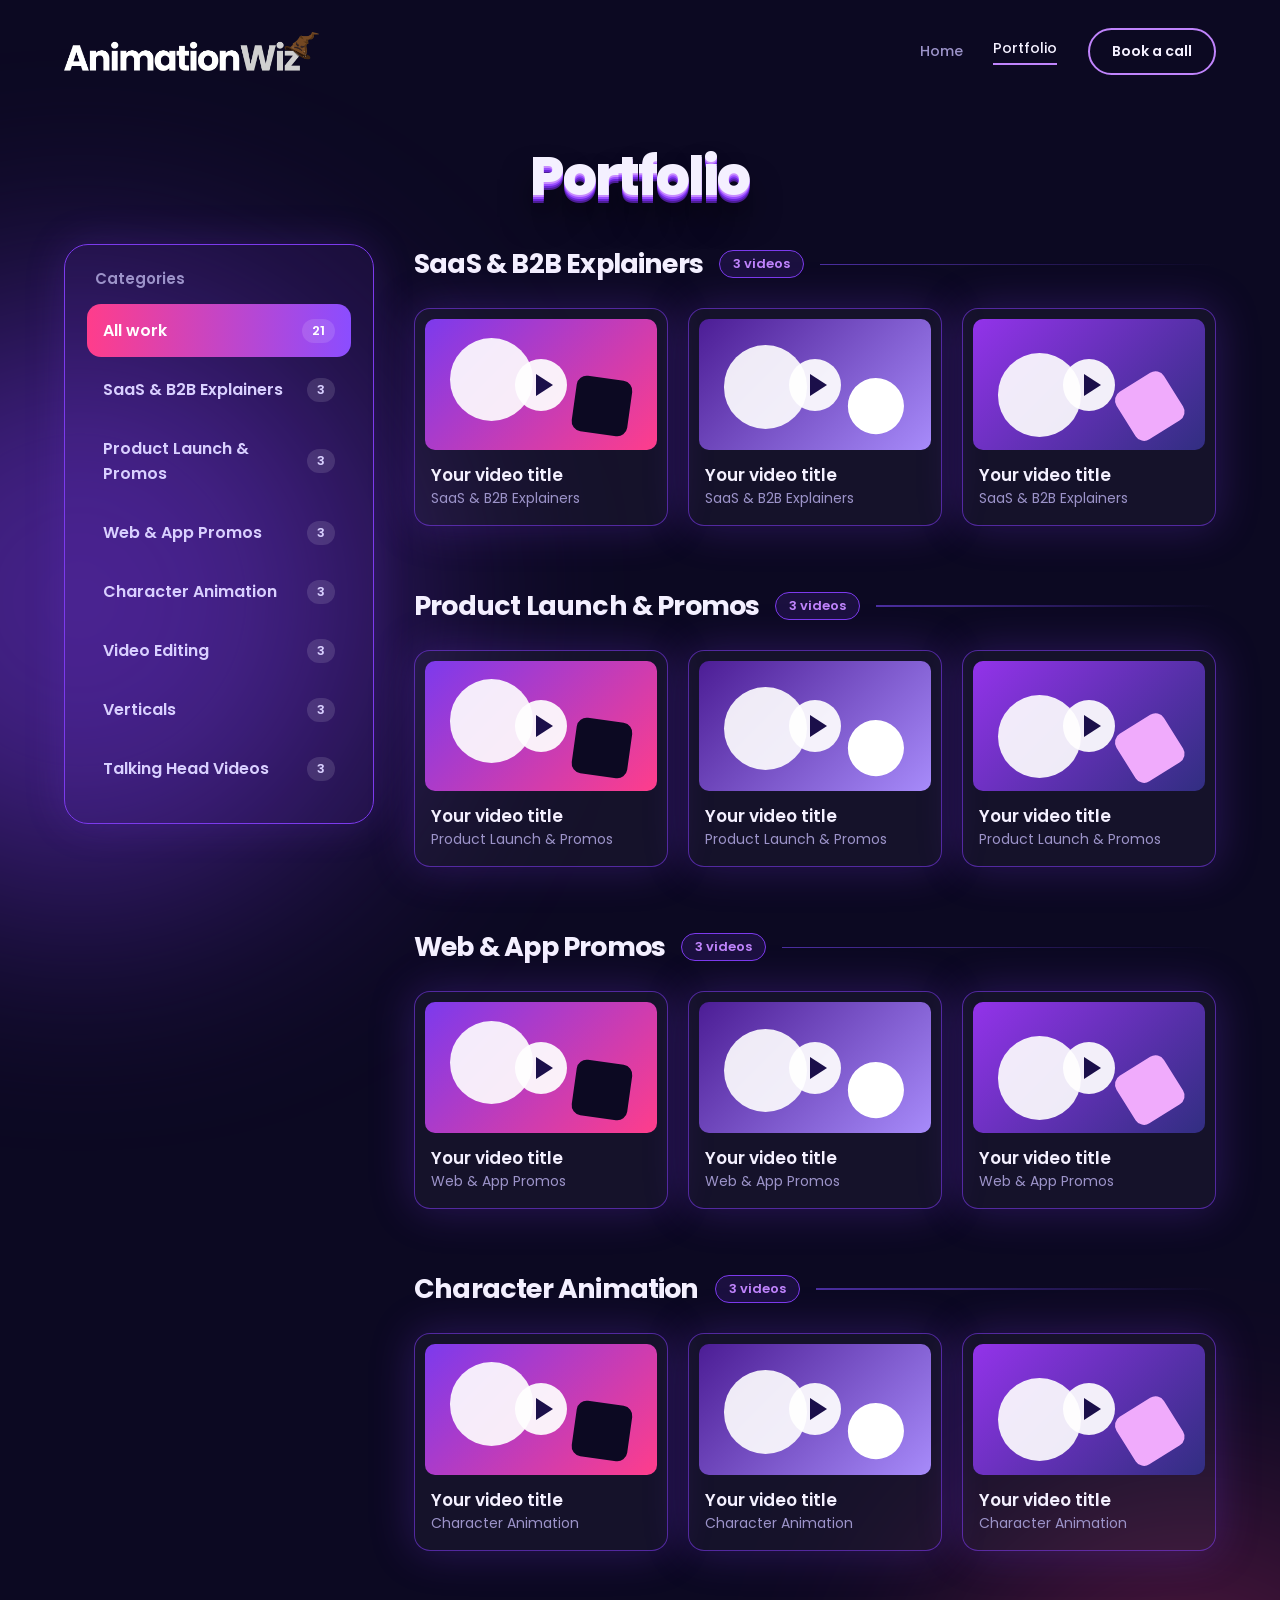
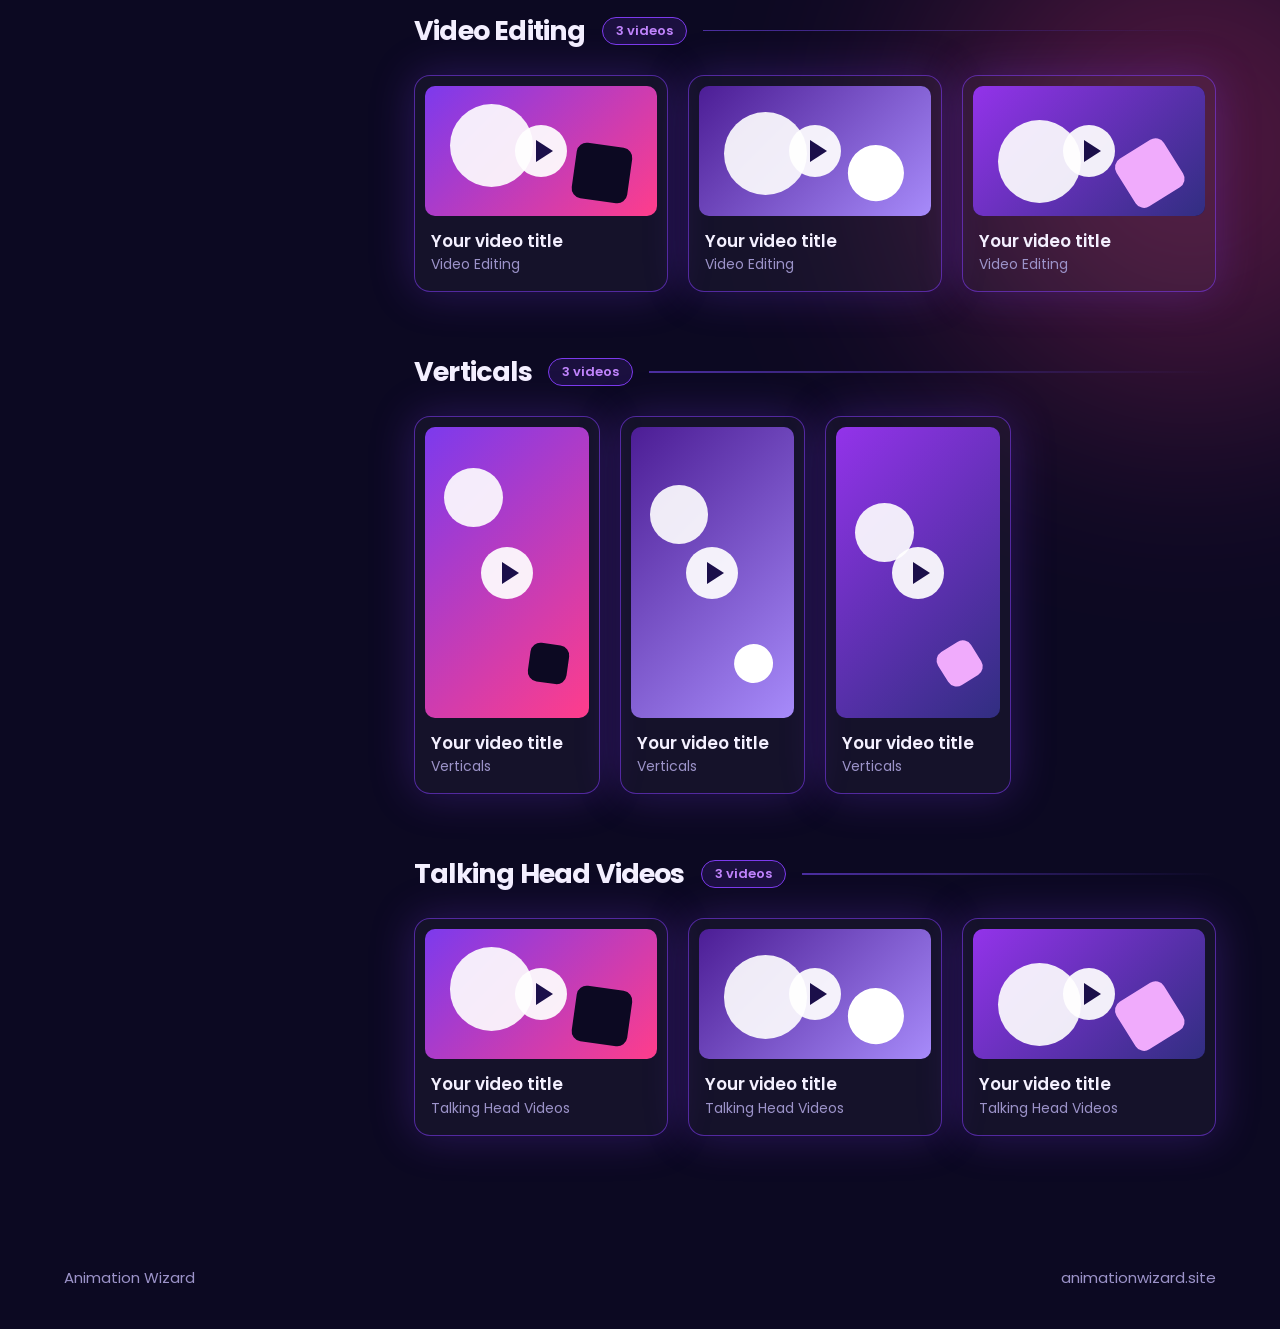
==== portfolio.html @ b224f836 "Add files via upload" ====
<!doctype html>
<html lang="en">
<head>
<meta charset="utf-8">
<meta name="viewport" content="width=device-width, initial-scale=1">
<title>Portfolio | Animation Wizard</title>
<meta name="description" content="Full portfolio by Animation Wizard: SaaS and B2B explainers, product launch promos, web and app promos, character animation, video editing, verticals and talking head videos.">
<meta name="theme-color" content="#0C0922">
<meta property="og:title" content="Portfolio | Animation Wizard">
<link rel="icon" href="favicon.png">
<link rel="preconnect" href="https://fonts.googleapis.com">
<link rel="preconnect" href="https://fonts.gstatic.com" crossorigin>
<link href="https://fonts.googleapis.com/css2?family=Poppins:wght@400;500;600;700;800&display=swap" rel="stylesheet">
<link rel="stylesheet" href="style.css">
<script>document.documentElement.classList.add('js')</script>
</head>
<body>
<div class="glow g1"></div><div class="glow g2"></div>

<header class="wrap top">
  <a class="logo" href="index.html"><img src="logo.png" alt="Animation Wizard"></a>
  <nav>
    <a href="index.html">Home</a>
    <a class="on" href="portfolio.html">Portfolio</a>
    <a class="box" data-link="whatsapp" href="#">Book a call</a>
  </nav>
</header>

<main class="wrap">
  <div class="ph"><h1 class="hd">Portfolio</h1></div>
  <div class="lay" id="lay">
    <aside class="side"><h4>Categories</h4><div id="side"></div></aside>
    <div class="right" id="right"></div>
  </div>
</main>

<footer><span>Animation Wizard</span><span>animationwizard.site</span></footer>

<script src="videos.js"></script>
<script src="app.js"></script>
</body>
</html>
---- style.css ----
/* Animation Wizard portfolio - styles. You normally never need to edit this file. */
*{box-sizing:border-box;margin:0;padding:0}
:root{--bg:#0C0922;--ink:#F4F0FF;--pink:#FF3D8B;--lilac:#C084FC;--violet:#7C3AED;--mut:#9C93C9;--line:#3a2e78;--u:calc(min(100vw,1440px)/1440);--pad:clamp(18px,5vw,72px)}
html{scroll-behavior:smooth;overflow-x:hidden}
body{background:var(--bg);color:var(--ink);font-family:'Poppins',system-ui,-apple-system,'Segoe UI',sans-serif;overflow-x:hidden;position:relative;min-height:100vh}
a{color:inherit;text-decoration:none}
button{font:inherit;color:inherit;background:none;border:0;cursor:pointer}
img{display:block}
.wrap{max-width:1440px;margin:0 auto;padding-inline:var(--pad)}
.glow{position:absolute;border-radius:50%;filter:blur(120px);opacity:.5;pointer-events:none;z-index:0}
.g1{width:600px;height:600px;background:var(--violet);left:-220px;top:300px}
.g2{width:500px;height:500px;background:var(--pink);right:-160px;top:1500px;opacity:.28}

/* header */
.top{position:relative;z-index:5;display:flex;align-items:center;justify-content:space-between;padding-block:28px;gap:16px}
.logo img{height:clamp(30px,3vw,42px);width:auto}
nav{display:flex;align-items:center;gap:clamp(14px,2.4vw,34px);color:var(--mut);font-weight:500;font-size:clamp(14px,1.1vw,16px)}
nav a{transition:color .2s}
nav a:hover{color:var(--ink)}
nav a.on{color:var(--ink);border-bottom:2px solid var(--lilac);padding-bottom:4px}
nav a.box,.box{white-space:nowrap;border:2px solid var(--lilac);color:var(--ink);padding:11px 22px;border-radius:40px;font-weight:600;transition:background .25s,border-color .25s}
nav a.box:hover,.box:hover{background:linear-gradient(90deg,var(--pink),#8B4DFF);border-color:transparent}
nav a.box.on{border-bottom:2px solid var(--lilac);padding-bottom:11px}

/* shared */
main{position:relative;z-index:2}
.hd{text-align:center;font-size:clamp(30px,4.2vw,60px);font-weight:800;letter-spacing:-.035em;line-height:1.08;text-wrap:balance;text-shadow:0 2px 0 #c78bff,0 4px 0 #9a4dff,0 6px 0 #6d28d9,0 8px 0 #4c1d95,0 22px 30px rgba(0,0,0,.5)}
.pill{display:inline-block;border:1.5px solid var(--violet);background:rgba(124,58,237,.14);border-radius:40px;padding:12px 28px;font-weight:600;font-size:16px;box-shadow:0 0 22px rgba(124,58,237,.3);transition:background .25s,border-color .25s,transform .25s;white-space:nowrap}
.pill:hover{background:linear-gradient(90deg,var(--pink),#8B4DFF);border-color:transparent}
.sec{padding-top:clamp(64px,7vw,100px)}
.sec>.hd,.rh .hd{margin-bottom:clamp(28px,3.4vw,44px)}

/* hero stage */
.stage{position:relative;z-index:2;height:clamp(380px,44.4vw,640px);border-radius:clamp(20px,2.2vw,32px);overflow:hidden;background:#1a1240;border:1px solid var(--line)}
.stage .bg{position:absolute;inset:0;background:radial-gradient(circle at 70% 30%,#8f4bff 0,transparent 45%),radial-gradient(circle at 20% 80%,#ff3d8b 0,transparent 40%),linear-gradient(135deg,#2a1670,#12093a)}
.poster{position:absolute;inset:0;width:100%;height:100%;object-fit:cover}
.shade{position:absolute;inset:0;background:linear-gradient(90deg,rgba(12,9,34,.88),rgba(12,9,34,.4) 60%,rgba(12,9,34,.15))}
.art{position:absolute;inset:0}
.has-video .art{display:none}
.sh1{position:absolute;width:calc(320*var(--u));height:calc(320*var(--u));border-radius:50%;border:calc(34*var(--u)) solid var(--lilac);right:calc(150*var(--u));top:calc(70*var(--u));animation:float 7s ease-in-out infinite}
.sh2{position:absolute;width:calc(200*var(--u));height:calc(200*var(--u));background:#fff;right:calc(380*var(--u));top:calc(50*var(--u));transform:rotate(20deg);border-radius:calc(24*var(--u));opacity:.95;animation:spin 14s ease-in-out infinite alternate}
.sh3{position:absolute;width:0;height:0;border-left:calc(90*var(--u)) solid transparent;border-right:calc(90*var(--u)) solid transparent;border-bottom:calc(156*var(--u)) solid var(--bg);right:calc(90*var(--u));top:calc(340*var(--u));transform:rotate(14deg);animation:float 9s ease-in-out infinite reverse}
@keyframes float{0%,100%{translate:0 0}50%{translate:0 calc(-16*var(--u))}}
@keyframes spin{from{rotate:-6deg}to{rotate:10deg}}
.pb{position:absolute;right:calc(300*var(--u));top:calc(200*var(--u));width:max(76px,calc(110*var(--u)));height:max(76px,calc(110*var(--u)));border-radius:50%;background:rgba(255,255,255,.18);border:2px solid #fff;backdrop-filter:blur(6px);-webkit-backdrop-filter:blur(6px);z-index:3;transition:transform .25s,background .25s}
.pb:hover{transform:scale(1.08);background:rgba(255,255,255,.3)}
.pb:after{content:"";position:absolute;left:50%;top:50%;transform:translate(-38%,-50%);border-left:max(26px,calc(34*var(--u))) solid #fff;border-top:max(17px,calc(23*var(--u))) solid transparent;border-bottom:max(17px,calc(23*var(--u))) solid transparent}
.hud{position:absolute;left:36px;top:30px;display:flex;align-items:center;gap:10px;font-size:15px;font-weight:600;z-index:3}
.hud i{width:12px;height:12px;border-radius:50%;background:#ff3b3b;animation:blink 1.6s infinite}
@keyframes blink{50%{opacity:.25}}
.big{position:absolute;left:clamp(20px,3.9vw,56px);bottom:max(66px,calc(90*var(--u)));font-size:clamp(46px,10.4vw,150px);line-height:.9;font-weight:800;letter-spacing:-.04em;max-width:75%;color:#fff;z-index:3;pointer-events:none}
.sub{position:absolute;left:clamp(22px,4.3vw,62px);bottom:max(30px,calc(48*var(--u)));font-size:clamp(13px,1.3vw,19px);color:#e6defa;z-index:3;pointer-events:none}
.bar{position:absolute;left:clamp(18px,2.5vw,36px);right:clamp(18px,2.5vw,36px);bottom:clamp(12px,2.1vw,30px);height:6px;border-radius:3px;background:rgba(255,255,255,.2);z-index:3;pointer-events:none}
.bar b{position:absolute;left:0;top:0;height:6px;width:38%;border-radius:3px;background:linear-gradient(90deg,var(--pink),var(--lilac));animation:grow 6s ease-in-out infinite alternate}
.bar u{position:absolute;left:38%;top:-5px;width:16px;height:16px;border-radius:50%;background:#fff;margin-left:-8px;animation:head 6s ease-in-out infinite alternate}
@keyframes grow{from{width:12%}to{width:70%}}
@keyframes head{from{left:12%}to{left:70%}}
.stage iframe{position:absolute;inset:0;width:100%;height:100%;border:0;z-index:6;background:#000}
.stage.playing .pb,.stage.playing .big,.stage.playing .sub,.stage.playing .bar,.stage.playing .hud,.stage.playing .shade,.stage.playing .poster{display:none}

/* recent work: film strip */
.rh{position:relative}
.va{position:absolute;right:var(--pad);top:6px}
.strip{background:#000;padding:30px clamp(14px,4vw,60px);display:flex;gap:18px;transform:rotate(-1.6deg);margin:0 -30px;position:relative}
.strip:before,.strip:after{content:"";position:absolute;left:0;right:0;height:10px;background:repeating-linear-gradient(90deg,#2a2550 0 18px,transparent 18px 38px)}
.strip:before{top:8px}.strip:after{bottom:8px}
.fr{flex:1;min-width:0;cursor:pointer;transition:transform .3s}
.fr:hover{transform:translateY(-4px)}
.fr .t{margin:0 6px}
.fr h3{font-size:18px;font-weight:600;margin:14px 12px 2px;color:#fff;line-height:1.3}
.fr span{font-size:14px;color:#a9a3c9;margin:0 12px;display:block;min-height:1.4em}

/* thumbnails */
.t{position:relative;border-radius:8px;overflow:hidden;background:#1a1240}
.t img{position:absolute;inset:0;width:100%;height:100%;object-fit:cover}
.t i{position:absolute;left:50%;top:50%;width:52px;height:52px;margin:-26px;border-radius:50%;background:rgba(255,255,255,.92);z-index:2;transition:transform .25s}
.t i:after{content:"";position:absolute;left:21px;top:15px;border-left:17px solid #1b0f4a;border-top:11px solid transparent;border-bottom:11px solid transparent}
.c:hover .t i,.fr:hover .t i{transform:scale(1.12)}
.art2{position:absolute;inset:0}
.art2 span{position:absolute;width:36%;aspect-ratio:1;border-radius:50%;background:rgba(255,255,255,.9)}
.art2 .sq{width:24%;right:9%;bottom:12%;left:auto;top:auto}

/* cards */
.pv,.g3,.g4{display:grid;gap:24px}
.pv{grid-template-columns:repeat(4,1fr)}
.g3{grid-template-columns:repeat(3,1fr);gap:20px}
.g4{grid-template-columns:repeat(4,1fr);gap:20px}
.c{cursor:pointer;text-align:left}
.c.card{border:1px solid rgba(124,58,237,.6);border-radius:16px;background:rgba(255,255,255,.04);padding:10px 10px 16px;box-shadow:0 0 44px rgba(124,58,237,.28);transition:transform .3s,box-shadow .3s,border-color .3s}
.c.card:hover{transform:translateY(-5px);box-shadow:0 0 56px rgba(124,58,237,.5);border-color:var(--lilac)}
.c .t{border-radius:10px}
.c h3{font-size:17px;font-weight:600;margin:14px 6px 2px;line-height:1.3}
.c span{font-size:14px;color:var(--mut);margin:0 6px;display:block;min-height:1.4em}
.c:focus-visible,.fr:focus-visible,.pb:focus-visible{outline:2px solid var(--lilac);outline-offset:3px}

/* social buttons */
.soc{display:grid;grid-template-columns:repeat(4,1fr);gap:20px}
.gp{display:flex;align-items:center;gap:16px;padding:20px 26px;border-radius:60px;border:1.5px solid var(--violet);background:rgba(124,58,237,.14);font-weight:600;font-size:20px;box-shadow:0 0 26px rgba(124,58,237,.3);transition:background .25s,border-color .25s,transform .25s}
.gp em{font-style:normal;width:46px;height:46px;border-radius:50%;background:linear-gradient(135deg,#A78BFA,#6D28D9);display:flex;align-items:center;justify-content:center;font-size:15px;color:#fff;flex:none;transition:background .25s,color .25s}
.gp small{display:block;font-weight:400;font-size:14px;color:#b9aee8;margin-top:2px;transition:color .25s}
.gp:hover{background:linear-gradient(90deg,var(--pink),#8B4DFF);border-color:transparent;transform:translateY(-3px)}
.gp:hover small{color:#ffe3f1}
.gp:hover em{background:#fff;color:#6D28D9}

footer{position:relative;z-index:2;display:flex;justify-content:space-between;gap:12px;flex-wrap:wrap;padding:70px var(--pad) 40px;color:var(--mut);font-size:15px;max-width:1440px;margin:0 auto}

/* portfolio page */
.ph{padding-top:clamp(20px,3.5vw,50px);padding-bottom:clamp(24px,3vw,40px)}
.lay{display:flex;gap:40px;align-items:flex-start}
.side{position:sticky;top:20px;width:310px;flex:none;border:1.5px solid var(--violet);border-radius:24px;background:rgba(124,58,237,.1);padding:22px;box-shadow:0 0 40px rgba(124,58,237,.2)}
.side h4{font-size:15px;font-weight:600;color:var(--mut);margin:0 8px 14px}
.it{display:flex;justify-content:space-between;align-items:center;gap:10px;padding:14px 16px;border-radius:14px;font-weight:600;font-size:16px;margin-bottom:6px;color:#d9d0ff;transition:background .2s}
.it:hover{background:rgba(255,255,255,.08)}
.it em{font-style:normal;font-size:13px;font-weight:600;background:rgba(255,255,255,.12);border-radius:20px;padding:2px 10px}
.it.on{background:linear-gradient(90deg,var(--pink),#8B4DFF);color:#fff}
.right{flex:1;min-width:0}
.rs{margin-bottom:60px}
.sh{display:flex;align-items:center;gap:16px;margin-bottom:24px}
.sh h2{font-size:clamp(22px,2.1vw,30px);font-weight:700;letter-spacing:-.03em}
.sh b{font-size:13px;font-weight:600;color:var(--lilac);border:1.5px solid var(--violet);border-radius:30px;padding:3px 13px;background:rgba(124,58,237,.14);white-space:nowrap}
.sh:after{content:"";flex:1;height:1.5px;background:linear-gradient(90deg,#4c2fa0,transparent)}
.empty{color:var(--mut);padding:40px 0}

/* video modal */
.modal{position:fixed;inset:0;z-index:100;background:rgba(8,5,24,.88);backdrop-filter:blur(8px);-webkit-backdrop-filter:blur(8px);display:flex;align-items:center;justify-content:center;padding:20px}
.modal[hidden]{display:none}
.mbox{position:relative}
.mv{width:min(1100px,92vw,calc(84vh*16/9));aspect-ratio:16/9;border-radius:16px;overflow:hidden;background:#000;box-shadow:0 0 80px rgba(124,58,237,.5)}
.mbox.vert .mv{width:auto;height:min(84vh,780px);aspect-ratio:9/16;max-width:92vw}
.mv iframe{width:100%;height:100%;border:0}
.mx{position:absolute;right:-6px;top:-52px;width:42px;height:42px;border-radius:50%;border:1.5px solid var(--violet);background:rgba(124,58,237,.3);font-size:24px;line-height:1}
.mx:hover{background:linear-gradient(90deg,var(--pink),#8B4DFF);border-color:transparent}

/* scroll reveal */
.js .rv{opacity:0;translate:0 26px;transition:opacity .7s ease,translate .7s ease}
.js .rv.in{opacity:1;translate:0 0}

@media (max-width:1100px){
  .pv,.g4{grid-template-columns:repeat(2,1fr)}
  .g3{grid-template-columns:repeat(2,1fr)}
  .soc{grid-template-columns:repeat(2,1fr)}
}
@media (max-width:900px){
  .strip{display:grid;grid-template-columns:repeat(2,1fr);transform:none;margin:0;gap:22px 10px}
  .lay{flex-direction:column;gap:24px}
  .side{position:static;width:100%;padding:12px;border-radius:20px;display:flex;gap:8px;overflow-x:auto;-webkit-overflow-scrolling:touch}
  .side h4{display:none}
  .side>div{display:flex;gap:8px}
  .it{margin:0;white-space:nowrap;padding:10px 14px;font-size:14px}
}
@media (max-width:700px){
  .top{padding-block:18px;gap:10px}
  .logo img{height:26px}
  nav{gap:12px;font-size:13px}
  nav a.box{padding:8px 14px}
  nav a.box.on{padding-bottom:8px}
  .va{position:static;display:block;width:max-content;margin:-14px auto 24px}
  .pb{right:auto;left:50%;top:38%;transform:translate(-50%,-50%)}
  .pb:hover{transform:translate(-50%,-50%) scale(1.08)}
  .pv,.g3,.g4,.soc{grid-template-columns:1fr}
  .g4{grid-template-columns:repeat(2,1fr)}
  .strip{grid-template-columns:1fr}
  .hud{left:20px;top:18px;font-size:13px}
  .gp{font-size:18px;padding:16px 22px}
  .sh:after{display:none}
}
@media (max-width:480px){
  nav a:first-child{display:none}
}
@media (prefers-reduced-motion:reduce){
  *{animation:none!important;transition:none!important;scroll-behavior:auto!important}
  .js .rv{opacity:1;translate:none}
}
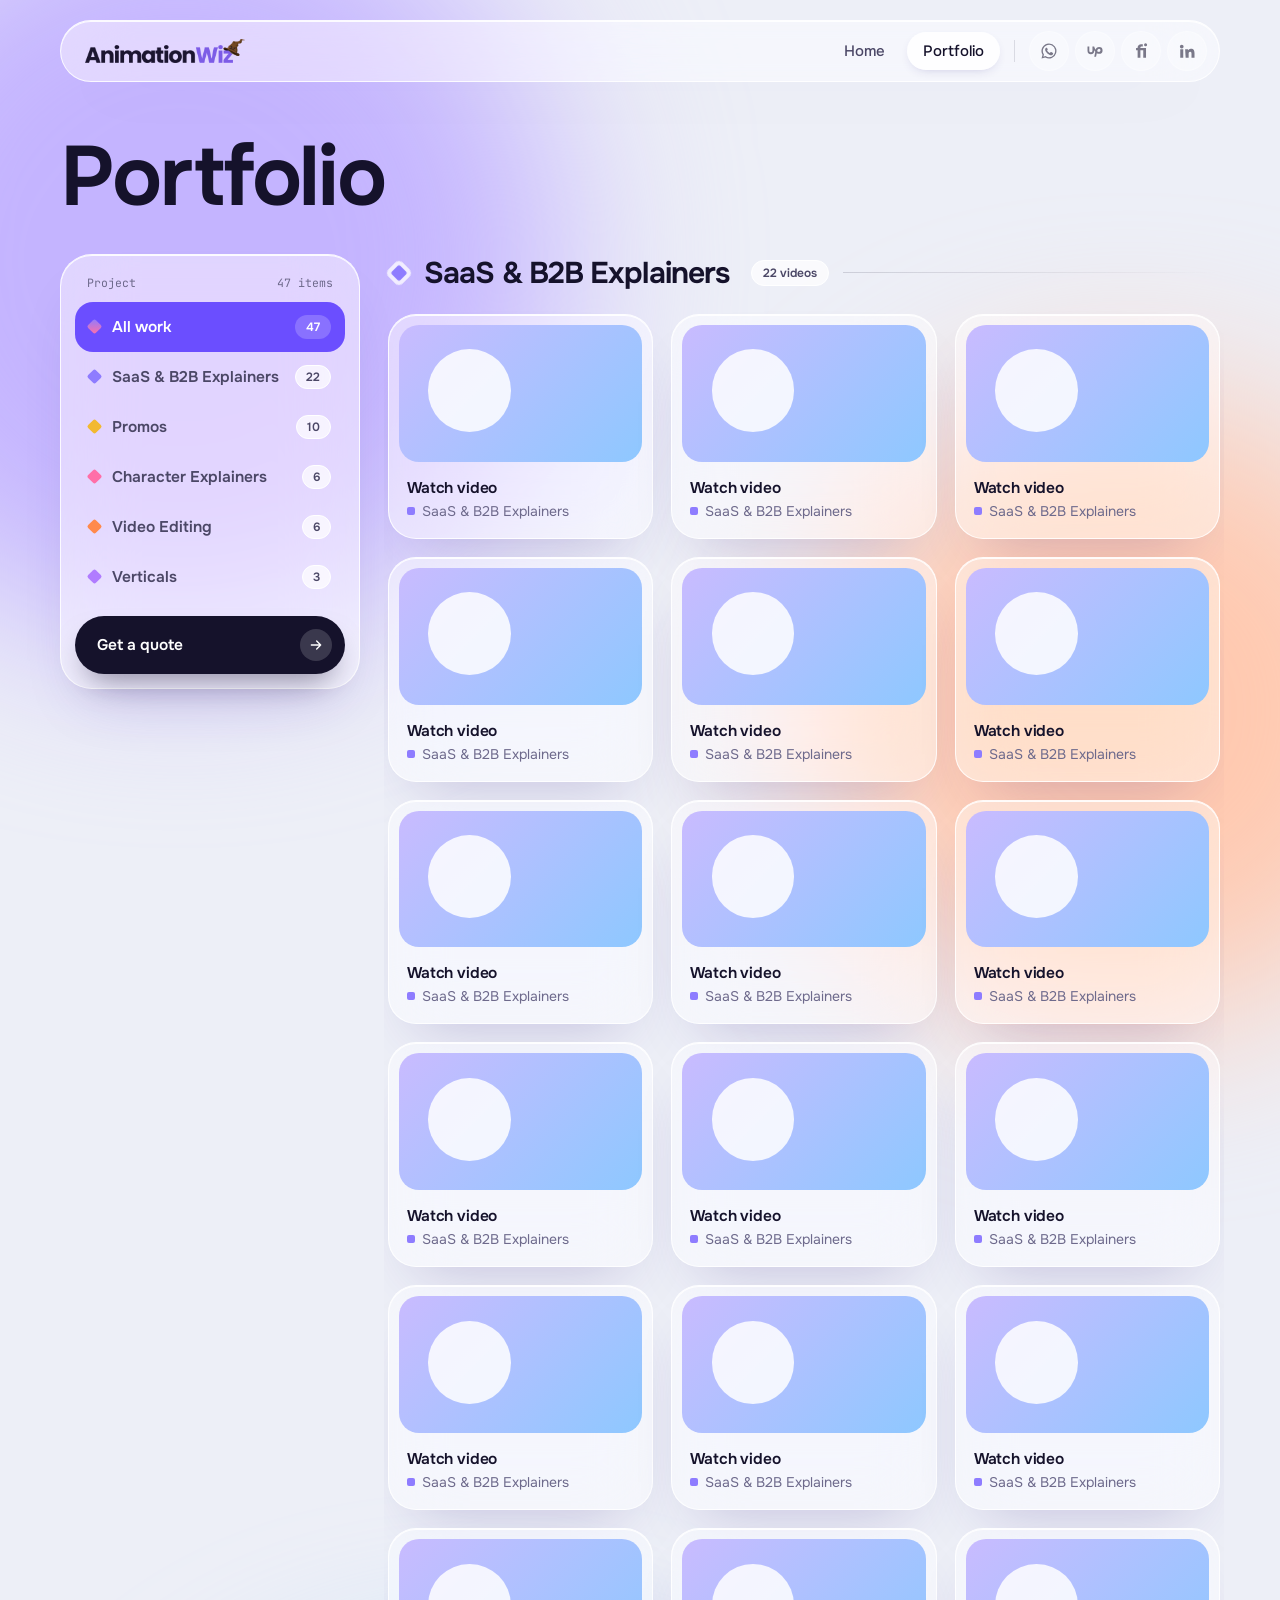
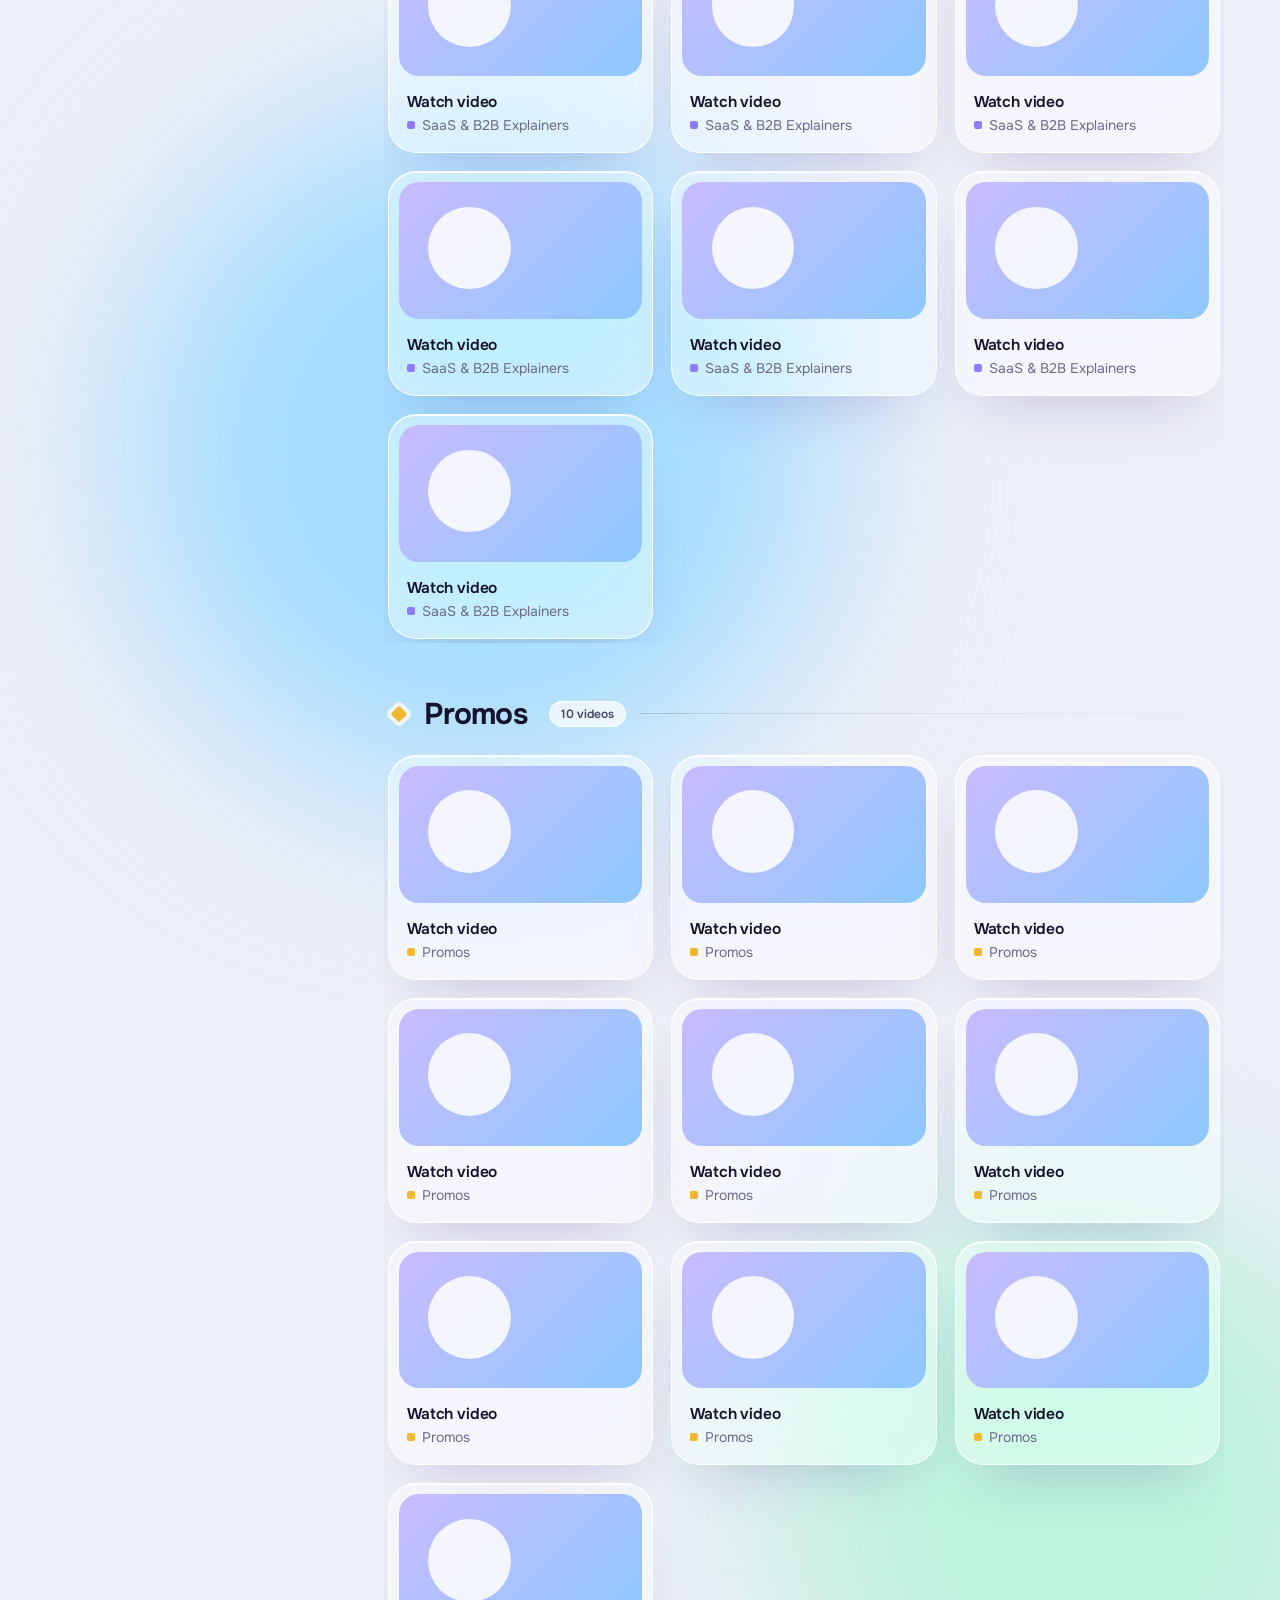
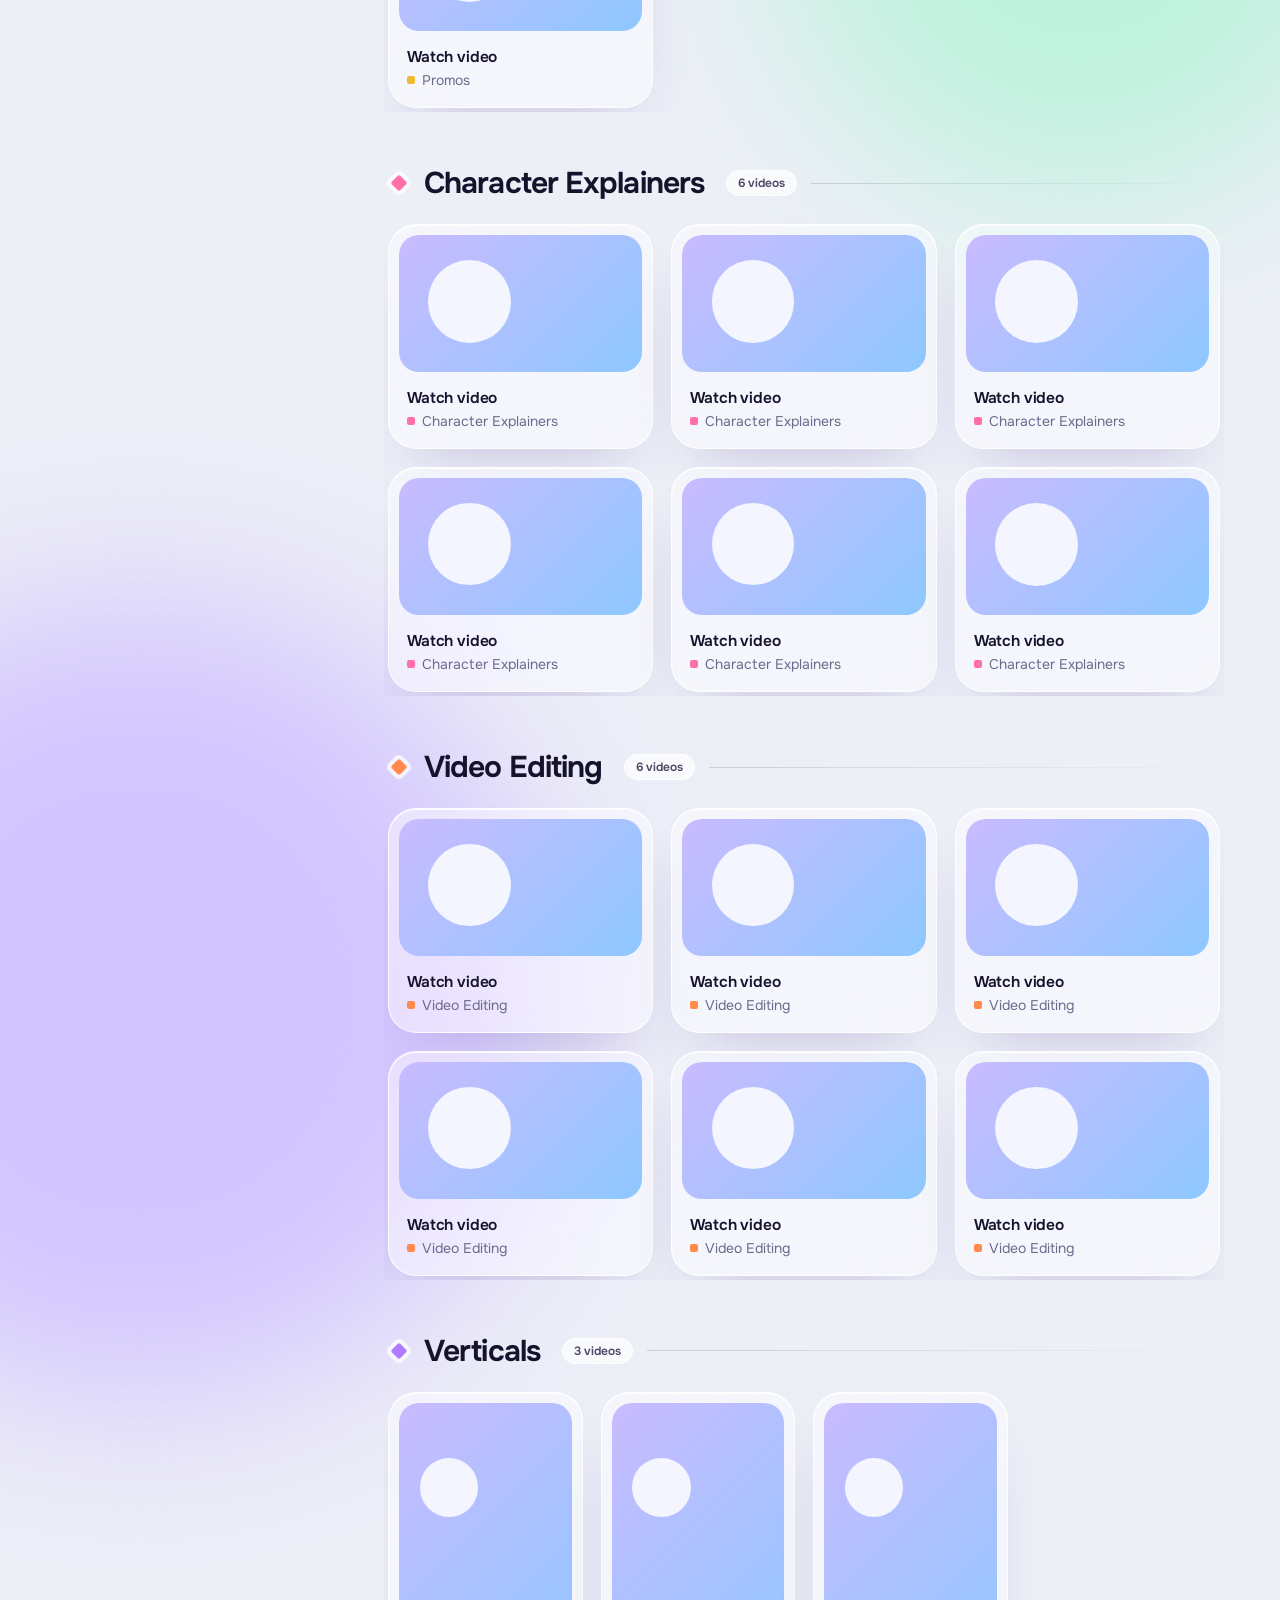
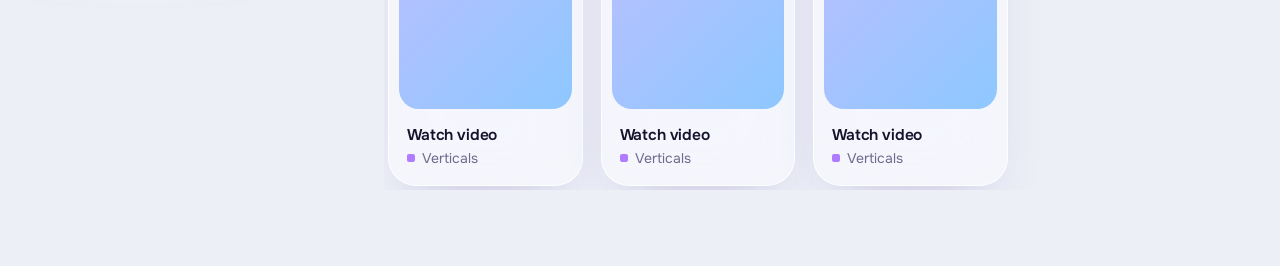
==== commit 684b1bd9: "Add files via upload" ====
--- a/portfolio.html
+++ b/portfolio.html
@@ -2,39 +2,41 @@
 <html lang="en">
 <head>
 <meta charset="utf-8">
-<meta name="viewport" content="width=device-width, initial-scale=1">
+<meta name="viewport" content="width=device-width, initial-scale=1, viewport-fit=cover">
 <title>Portfolio | Animation Wizard</title>
-<meta name="description" content="Full portfolio by Animation Wizard: SaaS and B2B explainers, product launch promos, web and app promos, character animation, video editing, verticals and talking head videos.">
-<meta name="theme-color" content="#0C0922">
+<meta name="description" content="Portfolio by Animation Wizard: SaaS and B2B explainers, website explainers, promos, character explainers, video editing, verticals and talking head videos.">
+<meta name="theme-color" content="#EDEFF7">
 <meta property="og:title" content="Portfolio | Animation Wizard">
 <link rel="icon" href="favicon.png">
-<link rel="preconnect" href="https://fonts.googleapis.com">
-<link rel="preconnect" href="https://fonts.gstatic.com" crossorigin>
-<link href="https://fonts.googleapis.com/css2?family=Poppins:wght@400;500;600;700;800&display=swap" rel="stylesheet">
+<link rel="preconnect" href="https://fonts.googleapis.com"><link rel="preconnect" href="https://fonts.gstatic.com" crossorigin>
+<link href="https://fonts.googleapis.com/css2?family=Onest:wght@400..700&family=JetBrains+Mono:wght@400..600&display=swap" rel="stylesheet">
 <link rel="stylesheet" href="style.css">
-<script>document.documentElement.classList.add('js')</script>
 </head>
-<body>
-<div class="glow g1"></div><div class="glow g2"></div>
+<body class="portfolio">
+<div class="field">
+  <i style="width:760px;height:760px;background:#C4B4FF;left:-200px;top:-120px"></i>
+  <i style="width:620px;height:620px;background:#FFC9B0;right:-160px;top:400px"></i>
+  <i style="width:700px;height:700px;background:#A6DCFF;left:10%;top:1700px"></i>
+  <i style="width:600px;height:600px;background:#BDF2DC;right:-100px;top:2800px"></i>
+  <i style="width:800px;height:800px;background:#D2C4FF;left:-260px;top:3800px"></i>
+</div>
 
-<header class="wrap top">
-  <a class="logo" href="index.html"><img src="logo.png" alt="Animation Wizard"></a>
-  <nav>
-    <a href="index.html">Home</a>
-    <a class="on" href="portfolio.html">Portfolio</a>
-    <a class="box" data-link="whatsapp" href="#">Book a call</a>
-  </nav>
-</header>
+<div class="wrap nav"><div class="in glass">
+  <a href="index.html"><img src="logo-ink.png" alt="Animation Wizard"></a>
+  <div class="r"><a class="pg" href="index.html">Home</a><a class="pg on" href="portfolio.html">Portfolio</a><span class="sep"></span><div class="socs" id="navsoc"></div></div>
+</div></div>
 
 <main class="wrap">
-  <div class="ph"><h1 class="hd">Portfolio</h1></div>
+  <div class="pfh"><h1>Portfolio</h1></div>
   <div class="lay" id="lay">
-    <aside class="side"><h4>Categories</h4><div id="side"></div></aside>
+    <aside class="side glass" aria-label="Categories">
+      <div class="sideh mono"><span>Project</span><span id="pfCount"></span></div>
+      <nav id="side"></nav>
+      <button class="cta" data-quote>Get a quote <span data-icon="arrow"></span></button>
+    </aside>
     <div class="right" id="right"></div>
   </div>
 </main>
-
-<footer><span>Animation Wizard</span><span>animationwizard.site</span></footer>
 
 <script src="videos.js"></script>
 <script src="app.js"></script>
--- a/style.css
+++ b/style.css
@@ -1,173 +1,309 @@
-/* Animation Wizard portfolio - styles. You normally never need to edit this file. */
-*{box-sizing:border-box;margin:0;padding:0}
-:root{--bg:#0C0922;--ink:#F4F0FF;--pink:#FF3D8B;--lilac:#C084FC;--violet:#7C3AED;--mut:#9C93C9;--line:#3a2e78;--u:calc(min(100vw,1440px)/1440);--pad:clamp(18px,5vw,72px)}
-html{scroll-behavior:smooth;overflow-x:hidden}
-body{background:var(--bg);color:var(--ink);font-family:'Poppins',system-ui,-apple-system,'Segoe UI',sans-serif;overflow-x:hidden;position:relative;min-height:100vh}
+/* Animation Wizard - styles. You normally never need to edit this file. */
+/* Layout: one glass column on a soft colour field; After Effects UI pieces (layer box, graph editor, timeline) live inside the content they describe */
+:root{--bg:#EDEFF7;--ink:#15122B;--ink2:#4B4766;--mut:#6E6A8C;--vio:#6B4EFF;--vio2:#4B2FE0;--glass:rgba(255,255,255,.46);--edge:rgba(255,255,255,.85);--rec:#FF4D6D;--key:#FFC24A;
+  --l1:#8E7CFF;--l2:#2FC2B4;--l3:#F2B930;--l4:#FF6FA8;--l5:#FF8A4C;
+  --f-ui:'Onest',system-ui,-apple-system,'Segoe UI',sans-serif;--f-mono:'JetBrains Mono',ui-monospace,Menlo,Consolas,monospace;color-scheme:light}
+*{box-sizing:border-box}
+body{margin:0;min-height:100vh;font-family:var(--f-ui);color:var(--ink);background:var(--bg);overflow-x:hidden;position:relative;font-size:16px}
 a{color:inherit;text-decoration:none}
 button{font:inherit;color:inherit;background:none;border:0;cursor:pointer}
-img{display:block}
-.wrap{max-width:1440px;margin:0 auto;padding-inline:var(--pad)}
-.glow{position:absolute;border-radius:50%;filter:blur(120px);opacity:.5;pointer-events:none;z-index:0}
-.g1{width:600px;height:600px;background:var(--violet);left:-220px;top:300px}
-.g2{width:500px;height:500px;background:var(--pink);right:-160px;top:1500px;opacity:.28}
+h1,h2,h3,p{margin:0}
+.mono{font-family:var(--f-mono);font-variant-numeric:tabular-nums}
+.field{position:absolute;inset:0;overflow:hidden;z-index:0;pointer-events:none}
+.field i{position:absolute;border-radius:50%;filter:blur(90px)}
+.wrap{max-width:1240px;margin:0 auto;padding-left:max(16px,env(safe-area-inset-left,0px));padding-right:max(16px,env(safe-area-inset-right,0px));position:relative;z-index:1}
+@media (min-width:700px){.wrap{padding-left:max(40px,env(safe-area-inset-left,0px));padding-right:max(40px,env(safe-area-inset-right,0px))}}
+.glass{background:var(--glass);backdrop-filter:blur(34px) saturate(1.6);-webkit-backdrop-filter:blur(34px) saturate(1.6);border:1px solid var(--edge);box-shadow:inset 0 1px 0 rgba(255,255,255,.9),0 30px 60px -30px rgba(60,40,140,.25)}
+:focus-visible{outline:2px solid var(--vio);outline-offset:3px}
+/* nav */
+.nav{padding-top:20px}
+.nav .in{display:flex;align-items:center;justify-content:space-between;border-radius:999px;padding:10px 12px 10px 24px;gap:12px}
+.nav img{height:24px;width:auto;display:block}
+.nav .r{display:flex;align-items:center;gap:6px}
+.nav .pg{font-size:15px;font-weight:500;padding:9px 16px;border-radius:999px;color:var(--ink2)}
+.nav .pg.on{background:rgba(255,255,255,.85);color:var(--ink);box-shadow:0 4px 12px -6px rgba(60,40,140,.3)}
+.nav .sep{width:1px;height:22px;background:rgba(21,18,43,.12);margin:0 8px}
+.ic{width:40px;height:40px;border-radius:50%;display:grid;place-items:center;background:rgba(255,255,255,.55);border:1px solid var(--edge);color:var(--ink);flex:none}
+.ic svg{width:18px;height:18px}
+.socs{display:flex;gap:6px}
+.cta{display:inline-flex;align-items:center;gap:12px;background:var(--ink);color:#fff;font-weight:600;font-size:17px;padding:16px 16px 16px 26px;border-radius:999px;width:max-content;box-shadow:0 16px 30px -12px rgba(21,18,43,.5)}
+.cta span{width:32px;height:32px;border-radius:50%;background:rgba(255,255,255,.16);display:grid;place-items:center}
+.cta svg{width:16px}
+/* hero */
+.hero{margin-top:36px;border-radius:44px;display:grid;grid-template-columns:1fr 1fr;position:relative;overflow:hidden}
+.hero .tx{padding:72px 0 64px 60px;display:flex;flex-direction:column;justify-content:center;position:relative;z-index:2;min-width:0}
+.hello{font-size:16px;font-weight:500;color:var(--ink2);display:flex;align-items:center;gap:10px}
+.hello b{width:9px;height:9px;border-radius:50%;background:#2BD38A;box-shadow:0 0 0 5px rgba(43,211,138,.18)}
+h1 .nm{font-style:normal;color:var(--vio)}
+h1{font-size:clamp(40px,5.2vw,74px);line-height:.98;letter-spacing:-.045em;font-weight:650;margin:22px 0 24px;text-wrap:balance}
+.bio{font-size:clamp(16px,1.4vw,19px);line-height:1.6;color:var(--ink2);max-width:500px}
+.sk{display:flex;flex-wrap:wrap;gap:8px;margin:26px 0 34px;max-width:520px}
+.sk span{font-size:14px;font-weight:500;padding:8px 14px;border-radius:999px;background:rgba(255,255,255,.6);border:1px solid var(--edge);color:var(--ink2)}
+.vis{--k:1;position:relative;height:calc(640px*var(--k));align-self:end}
+.scene{position:absolute;left:50%;bottom:0;width:633px;height:640px;margin-left:-316.5px;transform:scale(calc(var(--k) * .86));transform-origin:50% 100%}
+.disc{position:absolute;left:98px;top:55px;width:490px;height:490px;border-radius:50%;background:conic-gradient(from 200deg,#B9A7FF,#9FD8FF,#B8F0DA,#FFC2A8,#B9A7FF);opacity:.85}
+.me{position:absolute;left:50%;bottom:0;transform:translateX(-50%);width:520px;max-width:none;z-index:2}
+.rg{position:absolute;pointer-events:none}.rb{z-index:1;opacity:.75}.rf{z-index:3}
+.oi{position:absolute;left:0;top:0;width:86px;height:86px;will-change:transform}
+.oi svg{width:100%;height:100%;display:block}
+.bb{position:absolute;left:57px;right:57px;top:56px;bottom:0;border:1px solid rgba(107,78,255,.7);z-index:5;pointer-events:none}
+.bb i{position:absolute;width:9px;height:9px;background:#fff;border:1.5px solid var(--vio)}
+.bb .an{left:50%;top:50%;width:16px;height:16px;margin:-8px;border-radius:50%;background:none}
+.bb .an:before,.bb .an:after{content:"";position:absolute;background:var(--vio)}
+.bb .an:before{left:50%;top:-6px;bottom:-6px;width:1.5px;margin-left:-.75px}.bb .an:after{top:50%;left:-6px;right:-6px;height:1.5px;margin-top:-.75px}
+.layer{position:absolute;left:57px;top:33px;z-index:6;font-size:11.5px;background:var(--vio);color:#fff;padding:4px 9px;border-radius:6px 6px 0 0}
+/* properties panel */
+.prop{position:absolute;right:28px;top:26px;z-index:8;border-radius:16px;background:rgba(255,255,255,.8);padding:10px 13px;font-size:11.5px;color:var(--ink2);display:grid;gap:6px;min-width:210px}
+.prop div{display:flex;align-items:center;gap:8px}
+.prop i{width:8px;height:8px;background:var(--vio);transform:rotate(45deg);display:inline-block;flex:none}
+.prop i.o{background:none;border:1.5px solid var(--vio);width:7px;height:7px}
+.prop b{color:var(--ink);font-weight:600;margin-left:auto;padding-left:14px}
+.prop .live b{color:var(--vio2)}
+.scrub{color:#2F6BFF;border-bottom:1px dashed currentColor;cursor:ew-resize;user-select:none;-webkit-user-select:none;touch-action:none;outline-offset:2px}
+.scrub:hover,.scrub.on{color:#0B47E0;background:rgba(47,107,255,.1);border-radius:3px}
+.prop .val{margin-left:auto;padding-left:14px;color:var(--ink);font-weight:600;display:flex;gap:4px}
+.prop .val b{margin:0;padding:0}
+.prop .hint{font-size:10px;color:var(--mut);justify-content:flex-end}
+html.cc,html.cc *{cursor:none!important}
+#cur{position:fixed;left:0;top:0;width:15px;height:21px;z-index:1000;pointer-events:none;transform-origin:0 0;display:none;filter:drop-shadow(0 2px 3px rgba(21,18,43,.35))}
+html.cc #cur{display:block}
+/* speed graph */
+.graph{position:absolute;left:-70px;bottom:18px;z-index:8;border-radius:22px;padding:12px 14px 10px;width:258px;background:rgba(255,255,255,.84);transform:scale(.78);transform-origin:0 100%}
+.graph .gh{display:flex;justify-content:space-between;align-items:baseline;font-size:11px;color:var(--ink2);margin-bottom:10px;gap:8px}
+.graph .gh b{color:var(--vio2);font-weight:700;transition:opacity .3s}
+.graph svg{display:block;overflow:visible}
+.graph .gf{display:flex;justify-content:space-between;font-size:10.5px;color:var(--mut);margin-top:6px}
+/* sections */
+section{margin-top:110px}
+.hd{display:flex;align-items:end;justify-content:space-between;margin-bottom:28px;gap:20px;flex-wrap:wrap}
+h2{font-size:clamp(34px,4vw,52px);letter-spacing:-.04em;font-weight:650;line-height:1;display:flex;align-items:center;gap:16px;text-wrap:balance}
+h2 .sw{width:13px;height:13px;border-radius:2px;transform:rotate(45deg);box-shadow:0 0 0 4px rgba(255,255,255,.75);margin:0 4px;flex:none}
+.lnk{font-weight:600;font-size:16px;padding:12px 20px;border-radius:999px;display:inline-flex;gap:8px;align-items:center}
+.lnk svg{width:16px}
+/* showreel */
+.reel{border-radius:40px;padding:14px}
+.reel .v{border-radius:28px;overflow:hidden;aspect-ratio:16/8.2;position:relative;max-width:100%;cursor:pointer}
+.reel .v>svg{width:100%;height:100%;display:block}
+.reel .pl{position:absolute;left:50%;top:50%;width:112px;height:112px;margin:-56px;border-radius:50%;display:grid;place-items:center;color:#fff;background:rgba(255,255,255,.22);border:1px solid rgba(255,255,255,.6);backdrop-filter:blur(20px);-webkit-backdrop-filter:blur(20px);transition:opacity .3s,transform .3s}
+.reel .pl svg{width:40px;margin-left:5px}
+.reel.playing .pl{opacity:0;transform:scale(.8)}
+.safe{position:absolute;inset:5%;border:1px dashed rgba(255,255,255,.45);border-radius:6px;pointer-events:none}
+.tlp{margin-top:14px;border-radius:24px;background:rgba(255,255,255,.5);border:1px solid #fff;padding:14px 18px;display:grid;grid-template-columns:150px minmax(0,1fr);gap:8px 16px;align-items:center;position:relative}
+.tlp .tcb{font-size:18px;color:var(--ink);font-weight:600}
+.tlp .tcb small{display:block;font-size:11px;color:var(--mut);font-weight:500;margin-top:2px}
+.tlp .pbtn{width:32px;height:32px;border-radius:50%;background:var(--ink);color:#fff;display:grid;place-items:center;margin-top:6px}
+.tlp .pbtn svg{width:13px}
+.tlp .ru{position:relative;height:30px;touch-action:none;border-bottom:1px solid rgba(21,18,43,.1);font-size:10.5px;color:var(--mut);cursor:pointer}
+.tlp .ru span{position:absolute;bottom:6px;transform:translateX(-50%);white-space:nowrap}
+.tlp .ru span.end{transform:translateX(-100%)}
+.tlp .ru em{position:absolute;bottom:0;width:1px;height:5px;background:rgba(21,18,43,.25)}
+.tlp .nm{font-size:12px;color:var(--ink2);display:flex;align-items:center;gap:8px}
+.tlp .nm i{width:10px;height:10px;border-radius:3px}
+.tlp .tr{position:relative;height:24px}
+.tlp .tr b{position:absolute;top:3px;bottom:3px;border-radius:6px;opacity:.85}
+.tlp .tr .k{position:absolute;top:50%;width:10px;height:10px;margin:-5px;background:#fff;border:1.5px solid var(--ink);transform:rotate(45deg);z-index:2;transition:background .15s}
+.tlp .tr .k.e{border-radius:50% 0 50% 0}
+.tlp .tr .k.hit{background:var(--key)}
+.tlp .wave{position:absolute;left:0;right:0;top:2px;bottom:2px;width:100%;height:20px}
+.tlp .phd{position:absolute;top:14px;bottom:10px;width:2px;background:var(--rec);z-index:4;cursor:ew-resize;touch-action:none}
+.tlp .phd:after{content:"";position:absolute;left:-9px;right:-9px;top:0;bottom:0}
+.tlp .phd:before{content:"";position:absolute;left:-6px;top:0;width:14px;height:12px;background:var(--rec);clip-path:polygon(0 0,100% 0,100% 60%,50% 100%,0 60%)}
+/* cards */
+.card{border-radius:28px;padding:10px 10px 18px;display:flex;flex-direction:column;min-width:0}
+.th{border-radius:20px;overflow:hidden;aspect-ratio:16/9;position:relative;max-width:100%}
+.th svg{width:100%;height:100%;display:block}
+.th .d{position:absolute;right:10px;bottom:10px;font-size:11.5px;font-weight:600;color:#fff;background:rgba(21,18,43,.5);backdrop-filter:blur(10px);padding:4px 9px;border-radius:999px}
+.th .pp{position:absolute;left:50%;top:50%;width:52px;height:52px;margin:-26px;border-radius:50%;background:rgba(255,255,255,.9);display:grid;place-items:center;opacity:0;transform:scale(.8);transition:opacity .2s,transform .2s}
+.th .pp svg{width:20px;margin-left:3px}
+.card:hover .th .pp{opacity:1;transform:none}
+.card h3{font-size:17px;font-weight:600;margin:16px 8px 4px;letter-spacing:-.01em}
+.card>span{font-size:14px;color:var(--mut);margin:0 8px;display:flex;align-items:center;gap:7px}
+.card>span i{width:8px;height:8px;border-radius:2px;display:inline-block}
+.g4{display:grid;grid-template-columns:repeat(4,minmax(0,1fr));gap:20px}
+.proud{display:grid;grid-template-columns:minmax(0,330px) minmax(0,1fr) minmax(0,1fr);grid-template-rows:auto auto;gap:20px}
+.proud .rl{grid-row:span 2}
+.proud .rl .th{aspect-ratio:auto;flex:1;min-height:300px}
+/* pricing */
+.price{border-radius:40px;padding:14px}
+.lh,.row{display:grid;grid-template-columns:30px minmax(0,1.2fr) minmax(0,2fr) 110px;gap:22px;align-items:center}
+.lh{padding:6px 32px 14px;font-size:12px;color:var(--mut)}
+.row{padding:24px 32px;border-radius:26px;border:1px solid transparent;transition:background .25s,box-shadow .25s,transform .25s,border-color .25s;cursor:pointer;position:relative}
+.row+.row:before{content:"";position:absolute;left:32px;right:32px;top:-1px;height:1px;background:rgba(21,18,43,.07);transition:opacity .2s}
+.row.on{background:rgba(255,255,255,.82);border-color:#fff;box-shadow:0 22px 44px -24px rgba(107,78,255,.5);transform:scale(1.012)}
+.row.on:before,.row.on+.row:before{opacity:0}
+.row .sw{width:16px;height:16px;border-radius:5px;transition:transform .25s}
+.row.on .sw{transform:rotate(45deg) scale(.85)}
+.row h3{font-size:21px;letter-spacing:-.02em;font-weight:600}
+.row h3 small{display:block;font-size:13px;color:var(--vio2);font-weight:600;margin-top:4px;letter-spacing:0}
+.row ul{list-style:none;display:flex;flex-wrap:wrap;gap:8px 20px;color:var(--ink2);font-size:15px;margin:0;padding:0}
+.row li{display:flex;gap:7px;align-items:center}.row li svg{width:15px;color:var(--vio);flex:none}
+.row .pr{text-align:right;font-size:14px;color:var(--mut)}
+.row .pr b{display:block;font-size:34px;color:var(--ink);letter-spacing:-.04em;font-weight:650;transition:color .25s}
+.row.on .pr b{color:var(--vio2)}
+.row .see{display:inline-flex;align-items:center;gap:5px;font-size:12.5px;font-weight:600;color:var(--vio2);margin-top:4px;opacity:0;transform:translateY(-4px);transition:opacity .25s,transform .25s}
+.row .see svg{width:13px}
+.row.on .see{opacity:1;transform:none}
+/* quote */
+.quote{border-radius:48px;padding:80px 56px 56px;text-align:center;position:relative;overflow:hidden;margin-bottom:64px}
+.quote .curve{position:absolute;inset:0;width:100%;height:100%;pointer-events:none}
+.quote>*:not(.curve){position:relative}
+.quote h2{font-size:clamp(40px,6vw,76px);max-width:840px;margin:0 auto;display:block}
+.quote p{font-size:19px;color:var(--ink2);margin:22px auto 36px;max-width:520px;line-height:1.55}
+.quote .cta{margin:0 auto}
+.soc{display:grid;grid-template-columns:repeat(4,minmax(0,1fr));gap:14px;margin-top:52px}
+.soc a{border-radius:24px;padding:18px;display:flex;gap:14px;align-items:center;text-align:left;font-weight:600;background:rgba(255,255,255,.55);border:1px solid var(--edge);transition:transform .2s,background .2s}
 
-/* header */
-.top{position:relative;z-index:5;display:flex;align-items:center;justify-content:space-between;padding-block:28px;gap:16px}
-.logo img{height:clamp(30px,3vw,42px);width:auto}
-nav{display:flex;align-items:center;gap:clamp(14px,2.4vw,34px);color:var(--mut);font-weight:500;font-size:clamp(14px,1.1vw,16px)}
-nav a{transition:color .2s}
-nav a:hover{color:var(--ink)}
-nav a.on{color:var(--ink);border-bottom:2px solid var(--lilac);padding-bottom:4px}
-nav a.box,.box{white-space:nowrap;border:2px solid var(--lilac);color:var(--ink);padding:11px 22px;border-radius:40px;font-weight:600;transition:background .25s,border-color .25s}
-nav a.box:hover,.box:hover{background:linear-gradient(90deg,var(--pink),#8B4DFF);border-color:transparent}
-nav a.box.on{border-bottom:2px solid var(--lilac);padding-bottom:11px}
+.soc a .ic{width:46px;height:46px;background:var(--ink);color:#fff;border:0}
+.soc small{display:block;font-weight:400;color:var(--mut);font-size:13.5px}
+/* buttons turn purple on hover */
+.cta,.lnk,.ic,.soc a,.nav .pg{transition:background-color .3s ease,color .3s ease,border-color .3s ease,box-shadow .3s ease,transform .3s ease}
+.cta:hover,.cta:focus-visible{background:var(--vio);box-shadow:0 16px 30px -12px rgba(107,78,255,.7);transform:translateY(-2px)}
+.cta span{transition:background-color .3s ease}
+.cta:hover span{background:rgba(255,255,255,.24)}
+.lnk:hover,.lnk:focus-visible{background:var(--vio);color:#fff;border-color:var(--vio)}
+.nav .ic:hover,.nav .ic:focus-visible{background:var(--vio);color:#fff;border-color:var(--vio);transform:translateY(-2px)}
+.nav .pg:not(.on):hover{color:var(--vio)}
+.soc a:hover,.soc a:focus-visible{background:var(--vio);color:#fff;border-color:var(--vio);transform:translateY(-3px)}
+.soc a .ic{transition:background-color .3s ease}
+.soc a:hover .ic{background:rgba(255,255,255,.2)}
+.soc a:hover small{color:rgba(255,255,255,.8)}
+.soc small{transition:color .3s ease}
+/* portfolio */
+.pfh{display:flex;justify-content:space-between;align-items:end;gap:20px;flex-wrap:wrap;margin:56px 0 36px}
+.pfh h1{font-size:clamp(48px,7vw,84px);letter-spacing:-.025em;font-weight:650;line-height:.95;margin:0}
+.pfh p{color:var(--ink2);font-size:17px;max-width:420px;line-height:1.5}
+.lay{display:flex;gap:28px;align-items:flex-start;margin-bottom:80px}
+.side{position:sticky;top:20px;width:300px;flex:none;border-radius:32px;padding:14px}
+.sideh{display:flex;justify-content:space-between;font-size:11.5px;color:var(--mut);margin:6px 12px 12px}
+.it{display:flex;align-items:center;gap:12px;padding:13px 14px;border-radius:18px;font-weight:600;font-size:15.5px;color:var(--ink2);width:100%;text-align:left;transition:background-color .25s,color .25s}
+.it i{width:11px;height:11px;border-radius:2px;flex:none;transform:rotate(45deg)}
+.it em{margin-left:auto;font-style:normal;font-size:12px;font-weight:600;background:rgba(255,255,255,.7);border:1px solid #fff;border-radius:999px;padding:3px 10px;color:var(--ink2);transition:background-color .25s,color .25s}
+.it:hover{color:var(--vio)}
+.it.on{background:var(--vio);color:#fff}
+.it.on em{background:rgba(255,255,255,.2);border-color:transparent;color:#fff}
+.side .cta{width:100%;justify-content:space-between;margin-top:14px;font-size:15.5px;padding:13px 13px 13px 22px}
+.right{flex:1;min-width:0}
+.rs{margin-bottom:56px}
+.rs:last-child{margin-bottom:0}
+.sh{display:flex;align-items:center;gap:14px;margin-bottom:22px}
+.tw{display:flex;align-items:center;gap:14px;padding:4px 8px 4px 4px;margin-left:-4px;border-radius:14px;transition:background-color .25s}
+.tw:hover{background:rgba(255,255,255,.55)}
+.tw .kf{width:22px;height:22px;display:grid;place-items:center;flex:none}
+.tw .kf i{display:block;width:12px;height:12px;border-radius:2px;transform:rotate(45deg);box-shadow:0 0 0 4px rgba(255,255,255,.75);transition:transform .4s cubic-bezier(.5,0,.2,1),width .4s cubic-bezier(.5,0,.2,1),height .4s cubic-bezier(.5,0,.2,1),border-radius .4s}
+.rs.closed .tw .kf i{transform:rotate(180deg);width:20px;height:5px;border-radius:3px}
+.tw h2{font-size:30px;letter-spacing:-.03em;text-align:left}
+.cp{display:inline-flex;align-items:center;gap:7px;font-size:13px;font-weight:600;color:var(--ink2);background:rgba(255,255,255,.7);border:1px solid #fff;border-radius:999px;padding:7px 13px;white-space:nowrap;transition:background-color .3s,color .3s,border-color .3s}
+.cp svg{width:15px;height:15px}
+.cp:hover,.cp:focus-visible{background:var(--vio);color:#fff;border-color:var(--vio)}
+.cp.ok{background:#2BD38A;color:#fff;border-color:#2BD38A}
+.gw{overflow:hidden;padding:4px;margin:-4px}
+.gw>div{transition:opacity .35s ease,transform .45s cubic-bezier(.22,1,.36,1)}
+.rs.closed .gw{height:0;padding-top:0;padding-bottom:0}
+.rs.closed .gw>div{opacity:0;transform:translateY(-14px)}
+.rs.anim .card{backdrop-filter:none;-webkit-backdrop-filter:none;background:rgba(255,255,255,.72)}
+.rs{transition:margin-bottom .45s cubic-bezier(.22,1,.36,1)}
+.sh{transition:margin-bottom .45s cubic-bezier(.22,1,.36,1)}
+.rs.closed{margin-bottom:24px}
+.rs.closed .sh{margin-bottom:0}
+.toast{position:fixed;left:50%;bottom:max(24px,env(safe-area-inset-bottom,0px));transform:translate(-50%,20px);opacity:0;z-index:950;background:var(--ink);color:#fff;border-radius:16px;padding:12px 16px;font-size:14px;display:flex;flex-direction:column;gap:2px;transition:opacity .3s,transform .3s;pointer-events:none;max-width:calc(100% - 32px)}
+.toast.on{opacity:1;transform:translate(-50%,0)}
+.toast small{font-family:var(--f-mono);font-size:11.5px;color:#C9BBFF;word-break:break-all}
+@media (max-width:560px){.cp span{display:none}.cp{padding:8px}}
 
-/* shared */
-main{position:relative;z-index:2}
-.hd{text-align:center;font-size:clamp(30px,4.2vw,60px);font-weight:800;letter-spacing:-.035em;line-height:1.08;text-wrap:balance;text-shadow:0 2px 0 #c78bff,0 4px 0 #9a4dff,0 6px 0 #6d28d9,0 8px 0 #4c1d95,0 22px 30px rgba(0,0,0,.5)}
-.pill{display:inline-block;border:1.5px solid var(--violet);background:rgba(124,58,237,.14);border-radius:40px;padding:12px 28px;font-weight:600;font-size:16px;box-shadow:0 0 22px rgba(124,58,237,.3);transition:background .25s,border-color .25s,transform .25s;white-space:nowrap}
-.pill:hover{background:linear-gradient(90deg,var(--pink),#8B4DFF);border-color:transparent}
-.sec{padding-top:clamp(64px,7vw,100px)}
-.sec>.hd,.rh .hd{margin-bottom:clamp(28px,3.4vw,44px)}
+.sh b{font-size:12px;font-weight:600;color:var(--ink2);background:rgba(255,255,255,.7);border:1px solid #fff;border-radius:999px;padding:4px 11px;white-space:nowrap}
+.sh .ln{flex:1;height:1px;background:linear-gradient(90deg,rgba(21,18,43,.15),transparent)}
+.g3{display:grid;grid-template-columns:repeat(3,minmax(0,1fr));gap:18px}
+.g4v{display:grid;grid-template-columns:repeat(4,minmax(0,1fr));gap:18px}
+.g4v .th{aspect-ratio:9/16}
+.right .card{cursor:pointer;transition:transform .3s,box-shadow .3s,border-color .3s}
+.right .card:hover,.right .card:focus-visible{transform:translateY(-4px);border-color:rgba(107,78,255,.55);box-shadow:inset 0 1px 0 #fff,0 26px 50px -26px rgba(107,78,255,.6)}
+.right .card h3{font-size:15.5px}
+[hidden]{display:none!important}
+/* video modal */
+.modal{position:fixed;inset:0;z-index:900;background:rgba(30,22,70,.35);backdrop-filter:blur(8px);-webkit-backdrop-filter:blur(8px);display:grid;place-items:center;padding:20px}
+.mbox{position:relative;border-radius:32px;padding:12px;width:min(1000px,100%);background:rgba(255,255,255,.7)}
+.mbox.vert{width:min(400px,100%)}
+.mv{border-radius:22px;overflow:hidden;aspect-ratio:16/9;position:relative}
+.mbox.vert .mv{aspect-ratio:9/16;max-height:70vh;margin:0 auto}
+.mv svg{width:100%;height:100%;display:block}
+.mv .pl{position:absolute;left:50%;top:50%;width:96px;height:96px;margin:-48px;border-radius:50%;background:rgba(21,18,43,.55);border:1px solid rgba(255,255,255,.5);backdrop-filter:blur(16px);display:grid;place-items:center;color:#fff}.mv .pl svg{width:34px;height:34px;margin-left:5px}
+.mcap{display:flex;justify-content:space-between;gap:12px;padding:14px 10px 4px;font-size:15px}
+.mcap span{color:var(--mut);font-size:12.5px}
+.mx{position:absolute;right:-10px;top:-10px;width:42px;height:42px;border-radius:50%;background:var(--ink);color:#fff;font-size:22px;line-height:1;z-index:2;transition:background-color .3s}
+.mx:hover{background:var(--vio)}
+@media (max-width:900px){.lay{flex-direction:column}.side{position:static;width:100%;padding:10px}.side nav{display:flex;gap:6px;overflow-x:auto;padding-bottom:4px}.it{width:auto;white-space:nowrap;padding:10px 14px;font-size:14px}.sideh,.side .cta{display:none}.g3{grid-template-columns:repeat(2,minmax(0,1fr))}.g4v{grid-template-columns:repeat(3,minmax(0,1fr))}}
+@media (max-width:560px){.g3{grid-template-columns:minmax(0,1fr)}.g4v{grid-template-columns:repeat(2,minmax(0,1fr))}}
+/* responsive */
+@media (max-width:1000px){
+  .hero{grid-template-columns:1fr}
+  .hero .tx{padding:48px 32px 8px}
+  .graph{left:16px}
+  .g4{grid-template-columns:repeat(2,minmax(0,1fr))}
+  .proud{grid-template-columns:minmax(0,1fr) minmax(0,1fr)}
+  .proud .rl{grid-row:auto;grid-column:span 2}.proud .rl .th{aspect-ratio:9/16;max-height:560px;min-height:0;width:min(100%,315px);margin:0 auto}
+  .lh{display:none}
+  .row{grid-template-columns:20px minmax(0,1fr) auto;padding:20px}
+  .row ul{grid-column:2/4;grid-row:2}
+  .soc{grid-template-columns:repeat(2,minmax(0,1fr))}
+}
+@media (max-width:640px){
+  .nav .pg{padding:8px 10px;font-size:14px}.nav .sep,.nav .socs{display:none}
+  .hero{border-radius:32px}.hero .tx{padding:36px 22px 8px}
+  .prop{position:relative;right:auto;top:auto;margin:20px 22px 0;justify-self:end;min-width:0}
+  .graph{left:8px;bottom:10px;transform:scale(.62)}
+  .g4{grid-template-columns:minmax(0,1fr)}
+  .proud{grid-template-columns:minmax(0,1fr)}.proud .rl{grid-column:auto}
+  .tlp{grid-template-columns:minmax(0,1fr)}.tlp .nm{display:none}.tlp .phd{display:none}
+  .quote{padding:56px 20px 24px;border-radius:32px}
+  .soc{grid-template-columns:minmax(0,1fr)}
+  section{margin-top:80px}
+}
+@media (prefers-reduced-motion:reduce){*{animation:none!important;transition:none!important}}
 
-/* hero stage */
-.stage{position:relative;z-index:2;height:clamp(380px,44.4vw,640px);border-radius:clamp(20px,2.2vw,32px);overflow:hidden;background:#1a1240;border:1px solid var(--line)}
-.stage .bg{position:absolute;inset:0;background:radial-gradient(circle at 70% 30%,#8f4bff 0,transparent 45%),radial-gradient(circle at 20% 80%,#ff3d8b 0,transparent 40%),linear-gradient(135deg,#2a1670,#12093a)}
-.poster{position:absolute;inset:0;width:100%;height:100%;object-fit:cover}
-.shade{position:absolute;inset:0;background:linear-gradient(90deg,rgba(12,9,34,.88),rgba(12,9,34,.4) 60%,rgba(12,9,34,.15))}
-.art{position:absolute;inset:0}
-.has-video .art{display:none}
-.sh1{position:absolute;width:calc(320*var(--u));height:calc(320*var(--u));border-radius:50%;border:calc(34*var(--u)) solid var(--lilac);right:calc(150*var(--u));top:calc(70*var(--u));animation:float 7s ease-in-out infinite}
-.sh2{position:absolute;width:calc(200*var(--u));height:calc(200*var(--u));background:#fff;right:calc(380*var(--u));top:calc(50*var(--u));transform:rotate(20deg);border-radius:calc(24*var(--u));opacity:.95;animation:spin 14s ease-in-out infinite alternate}
-.sh3{position:absolute;width:0;height:0;border-left:calc(90*var(--u)) solid transparent;border-right:calc(90*var(--u)) solid transparent;border-bottom:calc(156*var(--u)) solid var(--bg);right:calc(90*var(--u));top:calc(340*var(--u));transform:rotate(14deg);animation:float 9s ease-in-out infinite reverse}
-@keyframes float{0%,100%{translate:0 0}50%{translate:0 calc(-16*var(--u))}}
-@keyframes spin{from{rotate:-6deg}to{rotate:10deg}}
-.pb{position:absolute;right:calc(300*var(--u));top:calc(200*var(--u));width:max(76px,calc(110*var(--u)));height:max(76px,calc(110*var(--u)));border-radius:50%;background:rgba(255,255,255,.18);border:2px solid #fff;backdrop-filter:blur(6px);-webkit-backdrop-filter:blur(6px);z-index:3;transition:transform .25s,background .25s}
-.pb:hover{transform:scale(1.08);background:rgba(255,255,255,.3)}
-.pb:after{content:"";position:absolute;left:50%;top:50%;transform:translate(-38%,-50%);border-left:max(26px,calc(34*var(--u))) solid #fff;border-top:max(17px,calc(23*var(--u))) solid transparent;border-bottom:max(17px,calc(23*var(--u))) solid transparent}
-.hud{position:absolute;left:36px;top:30px;display:flex;align-items:center;gap:10px;font-size:15px;font-weight:600;z-index:3}
-.hud i{width:12px;height:12px;border-radius:50%;background:#ff3b3b;animation:blink 1.6s infinite}
-@keyframes blink{50%{opacity:.25}}
-.big{position:absolute;left:clamp(20px,3.9vw,56px);bottom:max(66px,calc(90*var(--u)));font-size:clamp(46px,10.4vw,150px);line-height:.9;font-weight:800;letter-spacing:-.04em;max-width:75%;color:#fff;z-index:3;pointer-events:none}
-.sub{position:absolute;left:clamp(22px,4.3vw,62px);bottom:max(30px,calc(48*var(--u)));font-size:clamp(13px,1.3vw,19px);color:#e6defa;z-index:3;pointer-events:none}
-.bar{position:absolute;left:clamp(18px,2.5vw,36px);right:clamp(18px,2.5vw,36px);bottom:clamp(12px,2.1vw,30px);height:6px;border-radius:3px;background:rgba(255,255,255,.2);z-index:3;pointer-events:none}
-.bar b{position:absolute;left:0;top:0;height:6px;width:38%;border-radius:3px;background:linear-gradient(90deg,var(--pink),var(--lilac));animation:grow 6s ease-in-out infinite alternate}
-.bar u{position:absolute;left:38%;top:-5px;width:16px;height:16px;border-radius:50%;background:#fff;margin-left:-8px;animation:head 6s ease-in-out infinite alternate}
-@keyframes grow{from{width:12%}to{width:70%}}
-@keyframes head{from{left:12%}to{left:70%}}
-.stage iframe{position:absolute;inset:0;width:100%;height:100%;border:0;z-index:6;background:#000}
-.stage.playing .pb,.stage.playing .big,.stage.playing .sub,.stage.playing .bar,.stage.playing .hud,.stage.playing .shade,.stage.playing .poster{display:none}
-
-/* recent work: film strip */
-.rh{position:relative}
-.va{position:absolute;right:var(--pad);top:6px}
-.strip{background:#000;padding:30px clamp(14px,4vw,60px);display:flex;gap:18px;transform:rotate(-1.6deg);margin:0 -30px;position:relative}
-.strip:before,.strip:after{content:"";position:absolute;left:0;right:0;height:10px;background:repeating-linear-gradient(90deg,#2a2550 0 18px,transparent 18px 38px)}
-.strip:before{top:8px}.strip:after{bottom:8px}
-.fr{flex:1;min-width:0;cursor:pointer;transition:transform .3s}
-.fr:hover{transform:translateY(-4px)}
-.fr .t{margin:0 6px}
-.fr h3{font-size:18px;font-weight:600;margin:14px 12px 2px;color:#fff;line-height:1.3}
-.fr span{font-size:14px;color:#a9a3c9;margin:0 12px;display:block;min-height:1.4em}
-
-/* thumbnails */
-.t{position:relative;border-radius:8px;overflow:hidden;background:#1a1240}
-.t img{position:absolute;inset:0;width:100%;height:100%;object-fit:cover}
-.t i{position:absolute;left:50%;top:50%;width:52px;height:52px;margin:-26px;border-radius:50%;background:rgba(255,255,255,.92);z-index:2;transition:transform .25s}
-.t i:after{content:"";position:absolute;left:21px;top:15px;border-left:17px solid #1b0f4a;border-top:11px solid transparent;border-bottom:11px solid transparent}
-.c:hover .t i,.fr:hover .t i{transform:scale(1.12)}
-.art2{position:absolute;inset:0}
-.art2 span{position:absolute;width:36%;aspect-ratio:1;border-radius:50%;background:rgba(255,255,255,.9)}
-.art2 .sq{width:24%;right:9%;bottom:12%;left:auto;top:auto}
-
-/* cards */
-.pv,.g3,.g4{display:grid;gap:24px}
-.pv{grid-template-columns:repeat(4,1fr)}
-.g3{grid-template-columns:repeat(3,1fr);gap:20px}
-.g4{grid-template-columns:repeat(4,1fr);gap:20px}
-.c{cursor:pointer;text-align:left}
-.c.card{border:1px solid rgba(124,58,237,.6);border-radius:16px;background:rgba(255,255,255,.04);padding:10px 10px 16px;box-shadow:0 0 44px rgba(124,58,237,.28);transition:transform .3s,box-shadow .3s,border-color .3s}
-.c.card:hover{transform:translateY(-5px);box-shadow:0 0 56px rgba(124,58,237,.5);border-color:var(--lilac)}
-.c .t{border-radius:10px}
-.c h3{font-size:17px;font-weight:600;margin:14px 6px 2px;line-height:1.3}
-.c span{font-size:14px;color:var(--mut);margin:0 6px;display:block;min-height:1.4em}
-.c:focus-visible,.fr:focus-visible,.pb:focus-visible{outline:2px solid var(--lilac);outline-offset:3px}
-
-/* social buttons */
-.soc{display:grid;grid-template-columns:repeat(4,1fr);gap:20px}
-.gp{display:flex;align-items:center;gap:16px;padding:20px 26px;border-radius:60px;border:1.5px solid var(--violet);background:rgba(124,58,237,.14);font-weight:600;font-size:20px;box-shadow:0 0 26px rgba(124,58,237,.3);transition:background .25s,border-color .25s,transform .25s}
-.gp em{font-style:normal;width:46px;height:46px;border-radius:50%;background:linear-gradient(135deg,#A78BFA,#6D28D9);display:flex;align-items:center;justify-content:center;font-size:15px;color:#fff;flex:none;transition:background .25s,color .25s}
-.gp small{display:block;font-weight:400;font-size:14px;color:#b9aee8;margin-top:2px;transition:color .25s}
-.gp:hover{background:linear-gradient(90deg,var(--pink),#8B4DFF);border-color:transparent;transform:translateY(-3px)}
-.gp:hover small{color:#ffe3f1}
-.gp:hover em{background:#fff;color:#6D28D9}
-
-footer{position:relative;z-index:2;display:flex;justify-content:space-between;gap:12px;flex-wrap:wrap;padding:70px var(--pad) 40px;color:var(--mut);font-size:15px;max-width:1440px;margin:0 auto}
-
-/* portfolio page */
-.ph{padding-top:clamp(20px,3.5vw,50px);padding-bottom:clamp(24px,3vw,40px)}
-.lay{display:flex;gap:40px;align-items:flex-start}
-.side{position:sticky;top:20px;width:310px;flex:none;border:1.5px solid var(--violet);border-radius:24px;background:rgba(124,58,237,.1);padding:22px;box-shadow:0 0 40px rgba(124,58,237,.2)}
-.side h4{font-size:15px;font-weight:600;color:var(--mut);margin:0 8px 14px}
-.it{display:flex;justify-content:space-between;align-items:center;gap:10px;padding:14px 16px;border-radius:14px;font-weight:600;font-size:16px;margin-bottom:6px;color:#d9d0ff;transition:background .2s}
-.it:hover{background:rgba(255,255,255,.08)}
-.it em{font-style:normal;font-size:13px;font-weight:600;background:rgba(255,255,255,.12);border-radius:20px;padding:2px 10px}
-.it.on{background:linear-gradient(90deg,var(--pink),#8B4DFF);color:#fff}
-.right{flex:1;min-width:0}
-.rs{margin-bottom:60px}
-.sh{display:flex;align-items:center;gap:16px;margin-bottom:24px}
-.sh h2{font-size:clamp(22px,2.1vw,30px);font-weight:700;letter-spacing:-.03em}
-.sh b{font-size:13px;font-weight:600;color:var(--lilac);border:1.5px solid var(--violet);border-radius:30px;padding:3px 13px;background:rgba(124,58,237,.14);white-space:nowrap}
-.sh:after{content:"";flex:1;height:1.5px;background:linear-gradient(90deg,#4c2fa0,transparent)}
-.empty{color:var(--mut);padding:40px 0}
-
-/* video modal */
-.modal{position:fixed;inset:0;z-index:100;background:rgba(8,5,24,.88);backdrop-filter:blur(8px);-webkit-backdrop-filter:blur(8px);display:flex;align-items:center;justify-content:center;padding:20px}
-.modal[hidden]{display:none}
-.mbox{position:relative}
-.mv{width:min(1100px,92vw,calc(84vh*16/9));aspect-ratio:16/9;border-radius:16px;overflow:hidden;background:#000;box-shadow:0 0 80px rgba(124,58,237,.5)}
-.mbox.vert .mv{width:auto;height:min(84vh,780px);aspect-ratio:9/16;max-width:92vw}
-.mv iframe{width:100%;height:100%;border:0}
-.mx{position:absolute;right:-6px;top:-52px;width:42px;height:42px;border-radius:50%;border:1.5px solid var(--violet);background:rgba(124,58,237,.3);font-size:24px;line-height:1}
-.mx:hover{background:linear-gradient(90deg,var(--pink),#8B4DFF);border-color:transparent}
-
-/* scroll reveal */
-.js .rv{opacity:0;translate:0 26px;transition:opacity .7s ease,translate .7s ease}
-.js .rv.in{opacity:1;translate:0 0}
-
-@media (max-width:1100px){
-  .pv,.g4{grid-template-columns:repeat(2,1fr)}
-  .g3{grid-template-columns:repeat(2,1fr)}
-  .soc{grid-template-columns:repeat(2,1fr)}
-}
-@media (max-width:900px){
-  .strip{display:grid;grid-template-columns:repeat(2,1fr);transform:none;margin:0;gap:22px 10px}
-  .lay{flex-direction:column;gap:24px}
-  .side{position:static;width:100%;padding:12px;border-radius:20px;display:flex;gap:8px;overflow-x:auto;-webkit-overflow-scrolling:touch}
-  .side h4{display:none}
-  .side>div{display:flex;gap:8px}
-  .it{margin:0;white-space:nowrap;padding:10px 14px;font-size:14px}
-}
-@media (max-width:700px){
-  .top{padding-block:18px;gap:10px}
-  .logo img{height:26px}
-  nav{gap:12px;font-size:13px}
-  nav a.box{padding:8px 14px}
-  nav a.box.on{padding-bottom:8px}
-  .va{position:static;display:block;width:max-content;margin:-14px auto 24px}
-  .pb{right:auto;left:50%;top:38%;transform:translate(-50%,-50%)}
-  .pb:hover{transform:translate(-50%,-50%) scale(1.08)}
-  .pv,.g3,.g4,.soc{grid-template-columns:1fr}
-  .g4{grid-template-columns:repeat(2,1fr)}
-  .strip{grid-template-columns:1fr}
-  .hud{left:20px;top:18px;font-size:13px}
-  .gp{font-size:18px;padding:16px 22px}
-  .sh:after{display:none}
-}
-@media (max-width:480px){
-  nav a:first-child{display:none}
-}
-@media (prefers-reduced-motion:reduce){
-  *{animation:none!important;transition:none!important;scroll-behavior:auto!important}
-  .js .rv{opacity:1;translate:none}
-}
+/* ---------- real videos ---------- */
+.th img{position:absolute;inset:0;width:100%;height:100%;object-fit:cover;display:block}
+.th .art{position:absolute;inset:0;background:linear-gradient(135deg,#C9BBFF,#8EC8FF)}
+.th .art:after{content:"";position:absolute;width:34%;aspect-ratio:1;border-radius:50%;background:rgba(255,255,255,.85);left:12%;top:18%}
+.reel .v{background:#15122B}
+.reel .v .yt,.reel .v .yt iframe{position:absolute;inset:0;width:100%;height:100%;border:0}
+.reel .v .poster{position:absolute;inset:0;width:100%;height:100%;object-fit:cover;z-index:2;transition:opacity .4s}
+.reel .v .safe{z-index:3}
+.reel .v .pl{z-index:4}
+.reel.started .poster,.reel.started .safe,.reel.started .pl{opacity:0;pointer-events:none}
+.reel.started .v{cursor:auto}
+.empty{color:var(--mut);padding:30px 4px;font-size:15px}
+a[aria-disabled="true"]{opacity:.55}
+/* video pop-up with YouTube player */
+.mv iframe{position:absolute;inset:0;width:100%;height:100%;border:0}
+.mv{background:#000}
+/* ---------- quote pop-up ---------- */
+.qm{position:fixed;inset:0;z-index:950;background:rgba(30,22,70,.32);backdrop-filter:blur(8px);-webkit-backdrop-filter:blur(8px);display:grid;place-items:center;padding:20px;overflow-y:auto}
+.qbox{position:relative;width:min(1080px,100%);border-radius:36px;display:grid;grid-template-columns:minmax(0,1.25fr) minmax(0,.75fr);overflow:hidden;background:rgba(255,255,255,.72);margin:auto}
+.qf{padding:36px 40px 32px}
+.qtop{display:flex;justify-content:space-between;align-items:start;gap:16px}
+.qtop h3{font-size:32px;letter-spacing:-.04em;font-weight:650;margin:0}
+.qtop p{color:var(--ink2);font-size:15px;margin-top:6px}
+.qx{width:40px;height:40px;border-radius:50%;display:grid;place-items:center;background:var(--ink);color:#fff;font-size:22px;flex:none;transition:background-color .3s}
+.qx:hover{background:var(--vio)}
+.q2{display:grid;grid-template-columns:1fr 1fr;gap:12px}
+.qf label,.qf .lab{display:block;font-size:13.5px;font-weight:600;color:var(--ink2);margin:18px 0 8px}
+.qf input,.qf textarea{width:100%;font:inherit;font-size:15px;color:var(--ink);border-radius:14px;background:rgba(255,255,255,.85);border:1px solid #fff;padding:12px 16px;box-shadow:inset 0 1px 2px rgba(60,40,140,.06)}
+.qf textarea{height:84px;resize:vertical;line-height:1.5}
+.qf input:focus,.qf textarea:focus{outline:2px solid var(--vio);outline-offset:1px}
+.chips{display:flex;flex-wrap:wrap;gap:7px}
+.chips button{font-size:14px;font-weight:500;padding:9px 14px;border-radius:999px;background:rgba(255,255,255,.65);border:1px solid #fff;color:var(--ink2);display:inline-flex;align-items:center;gap:7px;transition:background-color .2s,color .2s}
+.chips button i{width:8px;height:8px;border-radius:2px;transform:rotate(45deg)}
+.chips button:hover{color:var(--vio)}
+.chips button[aria-pressed="true"]{background:var(--ink);color:#fff;border-color:var(--ink)}
+.qgo{display:flex;align-items:center;gap:16px;margin-top:22px;flex-wrap:wrap}
+.qgo small{color:var(--mut);font-size:13.5px;line-height:1.4;max-width:300px}
+.qgo .warn{color:#C2410C}
+.qpv{background:linear-gradient(160deg,rgba(107,78,255,.14),rgba(255,201,176,.24));border-left:1px solid #fff;padding:36px 28px;display:flex;flex-direction:column;min-width:0}
+.qpv h4{margin:0;font-size:14px;font-weight:600;color:var(--ink2);display:flex;align-items:center;gap:8px}
+.qpv h4 svg{width:17px;color:#25D366}
+.chat{margin-top:16px;border-radius:24px;background:rgba(255,255,255,.6);border:1px solid #fff;padding:16px;flex:1}
+.who{display:flex;align-items:center;gap:10px;padding-bottom:14px;border-bottom:1px solid rgba(21,18,43,.07);font-weight:600;font-size:15px}
+.who img{width:38px;height:38px;border-radius:50%;object-fit:cover;object-position:top;background:#d7cff7;filter:grayscale(1)}
+.who small{display:block;font-weight:400;font-size:12px;color:var(--mut)}
+.bub{margin:16px 0 0 auto;max-width:94%;background:#DCF8C6;border-radius:16px 16px 4px 16px;padding:12px 14px;font-size:13.5px;line-height:1.55;color:#1b2a1b;white-space:pre-wrap;word-break:break-word}
+@media (max-width:860px){.qbox{grid-template-columns:minmax(0,1fr)}.qpv{display:none}.qf{padding:28px 22px}.q2{grid-template-columns:minmax(0,1fr)}}
